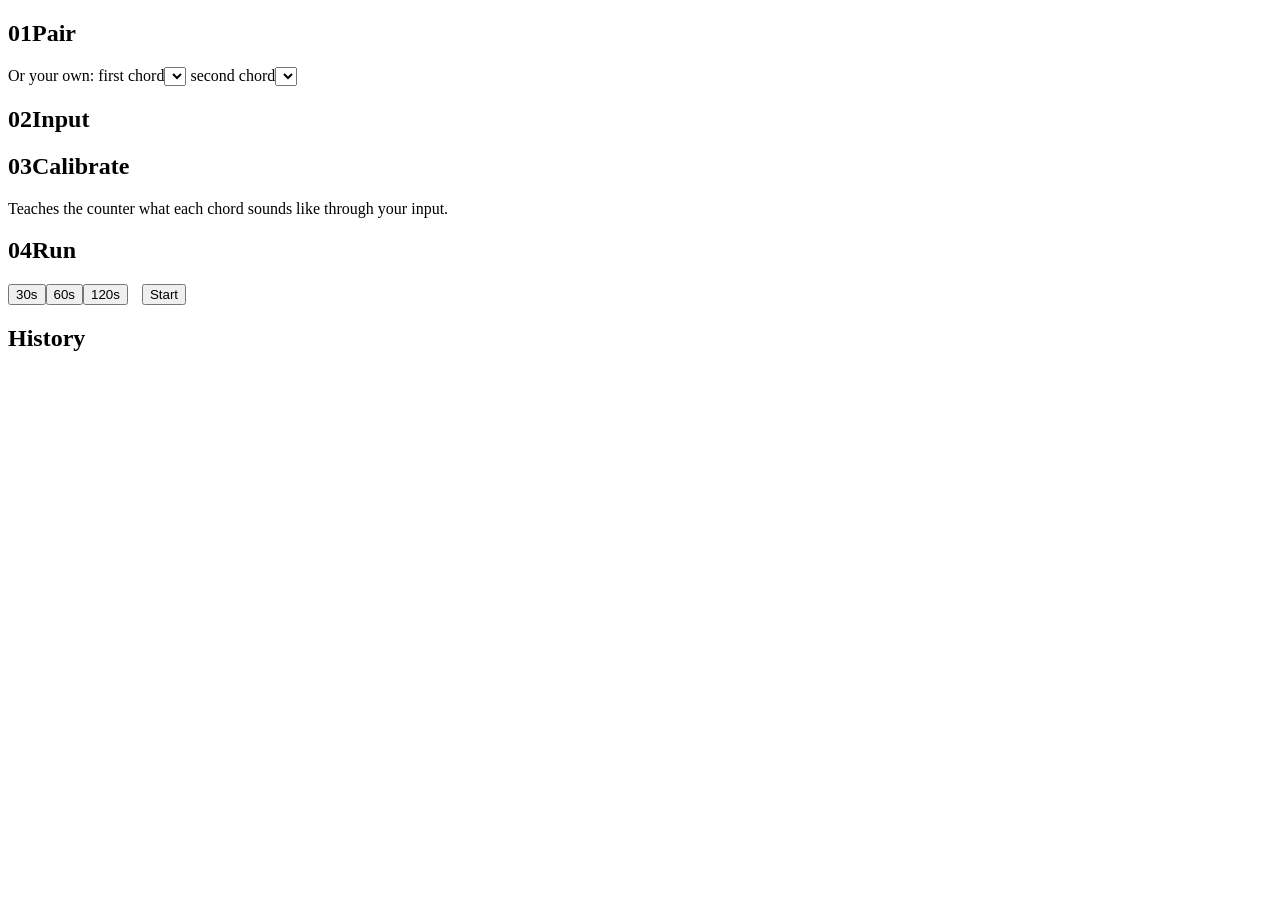
==== changes.html @ 82b696fa "Fix Learn deep links under stored grade, safe hash decoding, own-key chord lookups A lesson hash now" ====
<!doctype html>
<html lang="en">
<head>
<meta charset="utf-8">
<meta name="viewport" content="width=device-width, initial-scale=1, viewport-fit=cover">
<title>Chord Changes Counter</title>
<meta name="description" content="Count one-minute chord changes by ear: the microphone hears which chord you strum.">
<meta name="theme-color" content="#0c0c0c">
<link rel="preconnect" href="https://fonts.googleapis.com">
<link rel="preconnect" href="https://fonts.gstatic.com" crossorigin>
<link rel="stylesheet" href="https://fonts.googleapis.com/css2?family=Big+Shoulders+Display:wght@700;800&family=IBM+Plex+Mono:wght@400;600&family=IBM+Plex+Sans:wght@400;600&display=swap">
<link rel="stylesheet" href="common.css">
<link rel="icon" href="data:image/svg+xml,%3Csvg xmlns='http://www.w3.org/2000/svg' viewBox='0 0 16 16'%3E%3Ccircle cx='5' cy='8' r='4' fill='%23d0142c'/%3E%3Ccircle cx='12' cy='8' r='3' fill='%23f5c518'/%3E%3C/svg%3E">
<style>
.pairs { display: flex; flex-wrap: wrap; gap: 8px; }
.duo { display: grid; grid-template-columns: 1fr 1fr; gap: 14px; max-width: 420px; }
.calib { display: grid; grid-template-columns: repeat(auto-fit, minmax(min(100%, 230px), 1fr)); gap: 12px; }
.cal { border: 1px solid var(--line); border-radius: var(--r); padding: 14px; display: flex; flex-direction: column; gap: 10px; }
.cal .name { font: 800 2rem/1 var(--f-display); }
.dots { display: flex; gap: 8px; }
.dots i { width: 16px; height: 16px; border-radius: 50%; border: 2px solid var(--grey); }
.dots i.on { background: var(--yellow); border-color: var(--yellow); }
.cal.ok .name::after { content: " ✓"; color: var(--yellow); }
.cal.listening { border-color: var(--red); }
.durs { display: inline-flex; }
.run-row { display: flex; flex-wrap: wrap; gap: 14px; align-items: center; }

/* stage: full-screen during a run */
.stage { position: fixed; inset: 0; z-index: 50; background: var(--black); display: flex; flex-direction: column; padding: max(12px, env(safe-area-inset-top)) 16px max(16px, env(safe-area-inset-bottom)); gap: 10px; }
.stage[hidden] { display: none; }
.stage-top { display: flex; align-items: center; gap: 12px; justify-content: space-between; }
.stage-top .pair { font: 800 1.8rem/1 var(--f-display); text-transform: uppercase; }
.timer { font: 800 clamp(2.2rem, 9vw, 3.4rem)/1 var(--f-display); font-variant-numeric: tabular-nums; }
.pad { flex: 1; min-height: 0; display: flex; flex-direction: column; align-items: center; justify-content: center; border: 2px solid var(--line); border-radius: 12px; cursor: pointer; user-select: none; -webkit-user-select: none; touch-action: manipulation; gap: 6px; text-align: center; padding: 10px; }
.pad:focus-visible { outline: 3px solid var(--yellow); }
.pad .count { font: 800 clamp(7rem, 34vw, 15rem)/.85 var(--f-display); color: var(--yellow); font-variant-numeric: tabular-nums; }
.pad .count.cd { color: var(--red); }
.pad .lab { font: 800 1.4rem var(--f-display); text-transform: uppercase; letter-spacing: .1em; }
.pad.unclear { border-color: var(--grey); background: #1a1a1a; }
.pad.heard { border-color: var(--yellow); }
.tally { font: .9rem var(--f-mono); color: var(--grey); }
.stage-chords { display: grid; grid-template-columns: 1fr 1fr; gap: 12px; max-width: 360px; width: 100%; margin: 0 auto; }
@media (max-height: 640px) { .stage-chords { max-width: 240px; } }
.hint { text-align: center; color: var(--grey); font-size: .85rem; }
</style>
</head>
<body>
<main class="wrap">
  <section class="intro" id="intro"></section>
  <div class="stack">
    <section class="panel" aria-labelledby="h-pair">
      <header><h2 id="h-pair"><span class="step">01</span>Pair</h2></header>
      <div class="pairs" id="pairs" role="group" aria-label="Justin's pairs"></div>
      <div class="row">
        <label class="field">Or your own: first chord<select id="c1"></select></label>
        <label class="field">second chord<select id="c2"></select></label>
      </div>
      <div class="duo" id="duo"></div>
      <div id="barre"></div>
    </section>

    <section class="panel" aria-labelledby="h-mic">
      <header><h2 id="h-mic"><span class="step">02</span>Input</h2></header>
      <div id="mic" class="stack"></div>
    </section>

    <section class="panel" aria-labelledby="h-cal">
      <header><h2 id="h-cal"><span class="step">03</span>Calibrate</h2><span class="small muted">Teaches the counter what each chord sounds like through your input.</span></header>
      <div class="calib" id="calib"></div>
      <p id="simline" class="small mono" aria-live="polite"></p>
    </section>

    <section class="panel" aria-labelledby="h-run">
      <header><h2 id="h-run"><span class="step">04</span>Run</h2></header>
      <div class="run-row">
        <div class="seg durs" role="group" aria-label="Duration" id="durs">
          <button type="button" data-d="30" aria-pressed="false">30s</button>
          <button type="button" data-d="60" aria-pressed="true">60s</button>
          <button type="button" data-d="120" aria-pressed="false">120s</button>
        </div>
        <button type="button" class="btn red big" id="start">Start</button>
      </div>
      <p class="small muted" id="runnote"></p>
      <div id="result"></div>
    </section>

    <section class="panel" aria-labelledby="h-hist">
      <header><h2 id="h-hist">History</h2></header>
      <div id="hist"></div>
    </section>
  </div>
</main>

<section class="stage" id="stage" hidden aria-label="Run in progress">
  <div class="stage-top">
    <span class="pair" id="s-pair"></span>
    <span class="timer" id="s-timer" aria-live="off">1:00</span>
    <button type="button" class="btn ghost sm" id="s-cancel">Cancel</button>
  </div>
  <div class="pad" id="pad" role="button" tabindex="0" aria-label="Add one change by hand">
    <span class="count" id="s-count">3</span>
    <span class="lab" id="s-lab">get ready</span>
    <span class="tally" id="s-tally"></span>
  </div>
  <div class="stage-chords" id="s-chords"></div>
  <p class="hint">Tap the number or press Space to add a change by hand.</p>
</section>

<script src="dsp.js"></script>
<script src="chords.js"></script>
<script src="lessons.js"></script>
<script src="exercises.js"></script>
<script src="common.js"></script>
<script>
(function () {
  "use strict";
  const D = FretDSP, CH = FretChords, EX = FretExercises, $ = F.$, esc = F.esc;

  const pairOf = CH.parsePair;
  const pairName = ([a, b]) => `${CH.label(a)}–${CH.label(b)}`;

  // ----- which exercise / pair -----
  let ex, pair;
  {
    const h = F.safeDecode(location.hash.slice(1));
    const hit = F.exerciseFromHash("changes");
    if (hit) { ex = hit.ex; pair = pairOf(hit.extra); }
    else if (pairOf(h)) { // legacy "#A-D"
      pair = pairOf(h);
      const key = pair.join("–");
      ex = EX.EXERCISES.find(e => e.engine === "changes" && e.grade === F.grade() && e.params.pairs.includes(key))
        || EX.EXERCISES.find(e => e.engine === "changes" && e.params.pairs.includes(key)) || F.firstExercise("changes", F.grade());
    } else ex = F.firstExercise("changes", F.grade());
    if (!pair) pair = pairOf(ex.params.pairs[0]);
  }
  F.chrome("practice", () => { location.href = "index.html"; });
  F.exerciseIntro($("#intro"), ex);
  const gradeChords = Object.keys(CH.CHORDS).filter(k => EX.EXERCISES.some(e => e.engine === "changes" && e.grade <= ex.grade && e.params.pairs.some(p => p.split("–").includes(k))));

  // ----- state -----
  const mic = new F.Mic();
  let analyzer = null, calib = null, run = null, duration = 60;
  const tplAll = () => { const t = F.store.get("tpl", {}); return t && typeof t === "object" ? t : {}; };
  const templates = () => { const t = F.has(tplAll(), mic.deviceKey) ? tplAll()[mic.deviceKey] || {} : {}; const o = {}; pair.forEach(c => { if (Array.isArray(t[c]) && t[c].length === 12) o[c] = t[c]; }); return o; };
  const saveTemplate = (chord, v) => { const all = tplAll(); (all[mic.deviceKey] = F.has(all, mic.deviceKey) && all[mic.deviceKey] || {})[chord] = v.map(x => +x.toFixed(4)); F.store.set("tpl", all); };

  // ----- pair UI -----
  function renderPair() {
    $("#pairs").innerHTML = ex.params.pairs.map(p => `<button type="button" class="chip" data-p="${esc(p)}" aria-pressed="${p === pair.join("–")}">${esc(pairName(p.split("–")))}</button>`).join("");
    const opts = sel => gradeChords.map(k => `<option value="${esc(k)}"${k === sel ? " selected" : ""}>${esc(CH.label(k))}</option>`).join("");
    $("#c1").innerHTML = opts(pair[0]); $("#c2").innerHTML = opts(pair[1]);
    $("#duo").innerHTML = pair.map(c => `<div class="diagram" data-c="${esc(c)}">${F.chordSVG(c)}</div>`).join("");
    const barre = pair.some(c => F.has(CH.BARRE, c)) || ex.params.barreNote;
    $("#barre").innerHTML = barre ? `<p class="note">Barre chords are harder to tell apart by ear: expect more “unclear” strums, and use the manual tap as backup.</p>` : "";
    history.replaceState(null, "", "#" + ex.id + "/" + encodeURIComponent(pair.join("-")));
    renderCalib(); renderHist();
  }
  $("#pairs").addEventListener("click", e => { const b = e.target.closest("[data-p]"); if (!b || run) return; pair = b.dataset.p.split("–"); calib = null; renderPair(); });
  ["#c1", "#c2"].forEach((s, i) => $(s).addEventListener("change", () => {
    if (run) return;
    const np = pair.slice(); np[i] = $(s).value;
    if (np[0] === np[1]) { $("#runnote").textContent = "Pick two different chords."; renderPair(); return; }
    pair = np; calib = null; renderPair();
  }));

  // ----- calibration -----
  function renderCalib() {
    const t = templates(), on = !!analyzer;
    $("#calib").innerHTML = pair.map(c => {
      const ok = !!t[c], listening = calib && calib.chord === c, n = listening ? calib.vs.length : ok ? 3 : 0;
      return `<div class="cal${ok && !listening ? " ok" : ""}${listening ? " listening" : ""}">
        <span class="name">${esc(CH.label(c))}</span>
        <div class="dots" aria-label="${n} of 3 strums">${[0, 1, 2].map(i => `<i class="${i < n ? "on" : ""}"></i>`).join("")}</div>
        <p class="small muted">${listening ? `Strum ${esc(CH.label(c))} — ${3 - n} more, one at a time, let each ring.` : ok ? "Calibrated for this input." : `Strum ${esc(CH.label(c))} 3 times.`}</p>
        <button type="button" class="btn${ok ? "" : " red"} sm" data-cal="${esc(c)}" ${on ? "" : "disabled"}>${listening ? "Cancel" : ok ? "Recalibrate" : `Calibrate ${esc(CH.label(c))}`}</button></div>`;
    }).join("");
    const s = t[pair[0]] && t[pair[1]] ? D.cosine(t[pair[0]], t[pair[1]]) : null;
    $("#simline").innerHTML = !on ? "Enable the microphone to calibrate." : s == null ? "Calibrate both chords to let the mic count changes." :
      `Similarity between the two: <b>${s.toFixed(2)}</b>` + (s > D.C.SIMILAR_WARN ? ` — <span style="color:var(--yellow)">these two sound very similar to the mic; results may be shaky.</span>` : " — distinct enough.");
    $("#runnote").textContent = !on ? "No mic? You can still run it and tap to count by hand." :
      s == null ? "Not calibrated yet: the run will count manual taps only." : "Ready. Strum each chord once per change; the mic counts the switches.";
  }
  $("#calib").addEventListener("click", e => {
    const b = e.target.closest("[data-cal]"); if (!b || run) return;
    const c = b.dataset.cal;
    calib = calib && calib.chord === c ? null : { chord: c, vs: [] };
    renderCalib();
  });

  // ----- mic -----
  F.micPanel($("#mic"), mic, {
    sensitivity: true,
    onReady() {
      mic.needSpectrum = true;
      analyzer = D.createStrumAnalyzer({ sampleRate: mic.ctx.sampleRate, fftSize: mic.an.fftSize, noiseFloor: mic.floor, k: mic.k });
      if (!mic._hooked) { mic._hooked = true; mic.on(onFrame); }
      calib = null; renderCalib();
    },
  });
  function onFrame(frame) {
    if (!frame.mag || !analyzer) return;
    analyzer.detector.opts.noiseFloor = mic.floor; analyzer.detector.opts.k = mic.k;
    analyzer.feed(frame).forEach(ev => { if (ev.type === "strum") onStrum(ev); });
  }
  function onStrum(ev) {
    if (calib) {
      calib.vs.push(ev.chroma);
      if (calib.vs.length >= 3) { saveTemplate(calib.chord, D.averageVectors(calib.vs)); calib = null; }
      renderCalib(); return;
    }
    if (run && run.phase === "live") {
      const t = templates();
      if (!(t[pair[0]] && t[pair[1]])) { run.uncal++; flash("heard"); paintStage(); return; }
      const r = D.classify(ev.chroma, t);
      run.counter.push(r.chord);
      if (r.chord) { run.current = r.chord; flash("heard"); } else flash("unclear");
      paintStage();
    }
  }

  // ----- run -----
  $("#durs").addEventListener("click", e => { const b = e.target.closest("[data-d]"); if (!b) return; duration = +b.dataset.d; F.$$("#durs [data-d]").forEach(x => x.setAttribute("aria-pressed", String(x === b))); });
  const stage = $("#stage"), pad = $("#pad");
  function fmtT(s) { s = Math.max(0, Math.ceil(s)); return Math.floor(s / 60) + ":" + String(s % 60).padStart(2, "0"); }
  function paintStage() {
    if (!run) return;
    const s = run.counter.state;
    if (run.phase === "live") {
      $("#s-count").textContent = s.changes + run.manual; $("#s-count").classList.remove("cd");
      $("#s-lab").textContent = "changes";
      const t = templates(), cal = t[pair[0]] && t[pair[1]];
      $("#s-tally").textContent = !analyzer ? `${run.manual} manual · mic off` :
        cal ? `${s.changes} heard · ${run.manual} manual · ${s.unclear} unclear` : `${run.manual} manual · ${run.uncal} strums (not calibrated)`;
    }
    F.$$("#s-chords .diagram").forEach(d => d.classList.toggle("live", d.dataset.c === run.current));
  }
  let flashT;
  function flash(kind) { pad.classList.remove("unclear", "heard"); void pad.offsetWidth; pad.classList.add(kind); clearTimeout(flashT); flashT = setTimeout(() => pad.classList.remove("unclear", "heard"), kind === "unclear" ? 350 : 250); }
  function addManual() { if (run && run.phase === "live") { run.manual++; flash("heard"); paintStage(); } }
  pad.addEventListener("pointerdown", e => { e.preventDefault(); addManual(); });
  document.addEventListener("keydown", e => {
    if (!run) return;
    if (e.code === "Space" || (e.key === "Enter" && document.activeElement === pad)) { e.preventDefault(); if (!e.repeat) addManual(); }
    if (e.key === "Escape") endRun(false);
  });
  $("#s-cancel").addEventListener("click", () => endRun(false));

  $("#start").addEventListener("click", () => {
    if (run) return;
    calib = null; renderCalib();
    run = { phase: "count", counter: D.createChangeCounter(), manual: 0, uncal: 0, current: null, dur: duration, pair: pair.slice() };
    $("#s-pair").textContent = pairName(pair);
    $("#s-chords").innerHTML = pair.map(c => `<div class="diagram" data-c="${esc(c)}">${F.chordSVG(c)}</div>`).join("");
    $("#s-timer").textContent = fmtT(duration); $("#s-tally").textContent = ""; $("#s-lab").textContent = "get ready";
    stage.hidden = false; document.body.style.overflow = "hidden"; pad.focus();
    F.wake.on();
    let n = 3;
    const cd = () => {
      if (!run) return;
      if (n > 0) { $("#s-count").textContent = n; $("#s-count").classList.add("cd"); n--; run.cdT = setTimeout(cd, 1000); return; }
      run.phase = "live"; run.t0 = performance.now();
      if (analyzer) analyzer.reset();
      paintStage();
      run.tick = setInterval(() => {
        const left = run.dur - (performance.now() - run.t0) / 1000;
        $("#s-timer").textContent = fmtT(left);
        if (left <= 0) endRun(true);
      }, 100);
    };
    cd();
  });

  function endRun(done) {
    if (!run) return;
    clearTimeout(run.cdT); clearInterval(run.tick);
    const r = run; run = null;
    stage.hidden = true; document.body.style.overflow = ""; F.wake.off();
    if (!done || r.phase !== "live") { $("#start").focus(); return; }
    const s = r.counter.state, total = s.changes + r.manual, strums = s.clean + s.unclear;
    const clean = strums ? Math.round(s.clean / strums * 100) : null;
    const name = pairName(r.pair), durTxt = r.dur === 60 ? "" : ` (${r.dur} s)`;
    const parts = [`${name} · ${total} changes` + (s.changes || r.manual ? ` (${s.changes} heard + ${r.manual} manual)` : ""), clean != null ? `${clean}% clean strums` : null, r.dur !== 60 ? `${r.dur} s` : null].filter(Boolean);
    const line = parts.join(" · ");
    const copyText = `${name} ${total}${durTxt}`;
    F.history(ex.id).add({ group: name + (r.dur === 60 ? "" : ` · ${r.dur}s`), score: total, heard: s.changes, manual: r.manual, clean, dur: r.dur, text: `${total}${clean != null ? ` · ${clean}% clean` : ""}${durTxt}` });
    $("#result").innerHTML = `<div class="result" tabindex="-1">
      <p class="eyebrow">Result</p>
      <p class="headline">${esc(name)} · <em>${total}</em> changes</p>
      <p class="mono small">${esc(line)}</p>
      <div class="row"><button type="button" class="btn red" data-copy>Copy for Fretlog</button>
        <a class="btn" href="https://claude.ai/artifact/UxnD5gaehyATeUWixntR8b" target="_blank" rel="noopener">Open Fretlog ↗</a>
        <button type="button" class="btn ghost" data-again>Again</button></div>
      <div data-fallback></div></div>`;
    const res = $("#result .result");
    res.querySelector("[data-copy]").addEventListener("click", async e => { const ok = await F.copy(copyText, res.querySelector("[data-fallback]")); e.target.textContent = ok ? `Copied “${copyText}”` : "Select and copy below"; });
    res.querySelector("[data-again]").addEventListener("click", () => $("#start").click());
    res.focus();
    renderHist();
  }

  function renderHist() { F.renderHistory($("#hist"), ex, { fmt: r => String(r.score) }); }
  window.addEventListener("hashchange", () => { const h = F.exerciseFromHash("changes"); if (h && h.ex.id !== ex.id) location.reload(); else if (h && pairOf(h.extra) && pairOf(h.extra).join() !== pair.join()) { pair = pairOf(h.extra); renderPair(); } });
  renderPair();
})();
</script>
</body>
</html>
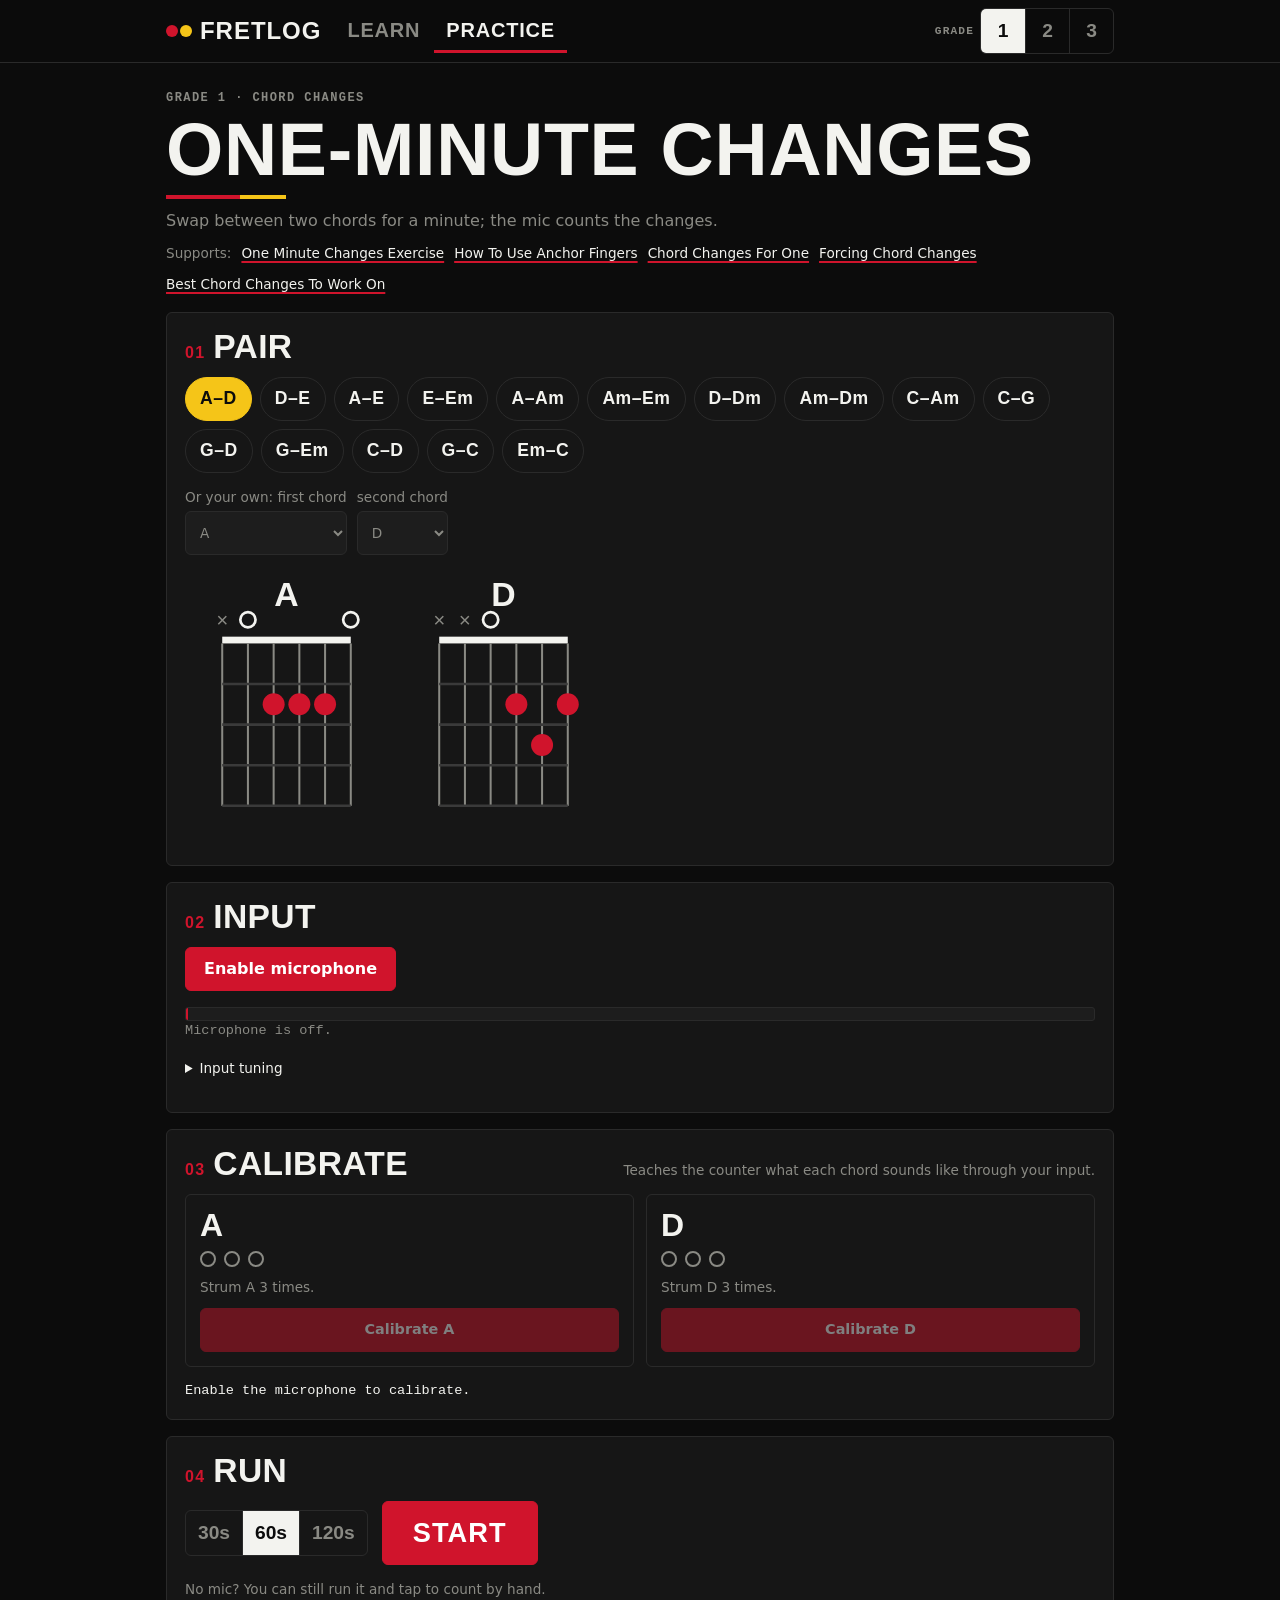
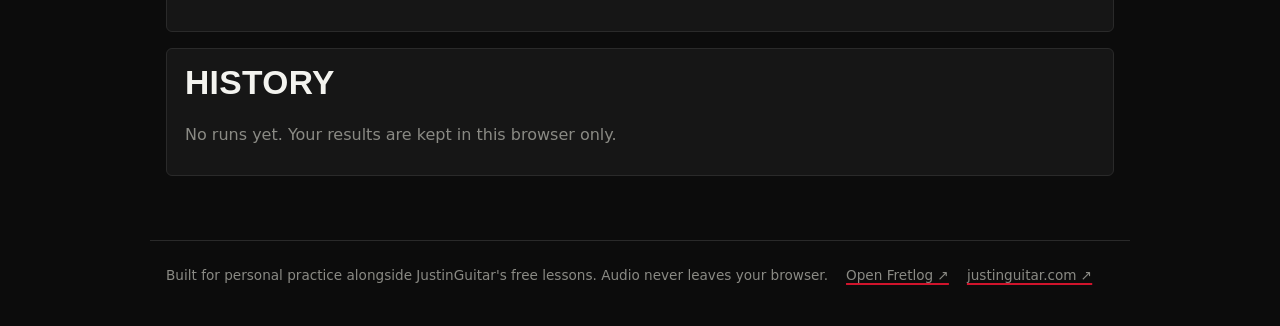
==== commit dbcd3f47: "Fretlog practice site: Learn, Practice hub, chord-changes counter Static site with Grade 1 lesson pl" ====
--- a/changes.html
+++ b/changes.html
@@ -116,13 +116,13 @@
   "use strict";
   const D = FretDSP, CH = FretChords, EX = FretExercises, $ = F.$, esc = F.esc;
 
-  const pairOf = CH.parsePair;
+  const pairOf = s => { const m = String(s || "").split(/[–-]/); return m.length === 2 && CH.CHORDS[m[0]] && CH.CHORDS[m[1]] && m[0] !== m[1] ? m : null; };
   const pairName = ([a, b]) => `${CH.label(a)}–${CH.label(b)}`;
 
   // ----- which exercise / pair -----
   let ex, pair;
   {
-    const h = F.safeDecode(location.hash.slice(1));
+    const h = decodeURIComponent(location.hash.slice(1));
     const hit = F.exerciseFromHash("changes");
     if (hit) { ex = hit.ex; pair = pairOf(hit.extra); }
     else if (pairOf(h)) { // legacy "#A-D"
@@ -141,8 +141,8 @@
   const mic = new F.Mic();
   let analyzer = null, calib = null, run = null, duration = 60;
   const tplAll = () => { const t = F.store.get("tpl", {}); return t && typeof t === "object" ? t : {}; };
-  const templates = () => { const t = F.has(tplAll(), mic.deviceKey) ? tplAll()[mic.deviceKey] || {} : {}; const o = {}; pair.forEach(c => { if (Array.isArray(t[c]) && t[c].length === 12) o[c] = t[c]; }); return o; };
-  const saveTemplate = (chord, v) => { const all = tplAll(); (all[mic.deviceKey] = F.has(all, mic.deviceKey) && all[mic.deviceKey] || {})[chord] = v.map(x => +x.toFixed(4)); F.store.set("tpl", all); };
+  const templates = () => { const t = tplAll()[mic.deviceKey] || {}; const o = {}; pair.forEach(c => { if (Array.isArray(t[c]) && t[c].length === 12) o[c] = t[c]; }); return o; };
+  const saveTemplate = (chord, v) => { const all = tplAll(); (all[mic.deviceKey] = all[mic.deviceKey] || {})[chord] = v.map(x => +x.toFixed(4)); F.store.set("tpl", all); };
 
   // ----- pair UI -----
   function renderPair() {
@@ -150,7 +150,7 @@
     const opts = sel => gradeChords.map(k => `<option value="${esc(k)}"${k === sel ? " selected" : ""}>${esc(CH.label(k))}</option>`).join("");
     $("#c1").innerHTML = opts(pair[0]); $("#c2").innerHTML = opts(pair[1]);
     $("#duo").innerHTML = pair.map(c => `<div class="diagram" data-c="${esc(c)}">${F.chordSVG(c)}</div>`).join("");
-    const barre = pair.some(c => F.has(CH.BARRE, c)) || ex.params.barreNote;
+    const barre = pair.some(c => CH.BARRE[c]) || ex.params.barreNote;
     $("#barre").innerHTML = barre ? `<p class="note">Barre chords are harder to tell apart by ear: expect more “unclear” strums, and use the manual tap as backup.</p>` : "";
     history.replaceState(null, "", "#" + ex.id + "/" + encodeURIComponent(pair.join("-")));
     renderCalib(); renderHist();
--- a/common.css
+++ b/common.css
@@ -0,0 +1,126 @@
+/* Fretlog practice site — one committed dark, stage-like look.
+   Palette nods to Lateralus: black, white, red, yellow. Red = primary action / recording, yellow = live highlight. */
+:root {
+  --black: #0c0c0c; --ink: #f3f3ef; --red: #d0142c; --yellow: #f5c518; --grey: #8a8a84;
+  --panel: #161616; --line: #2a2a2a; --panel-2: #1d1d1d;
+  --f-display: "Big Shoulders Display", Impact, "Arial Narrow", sans-serif;
+  --f-body: "IBM Plex Sans", system-ui, -apple-system, "Segoe UI", sans-serif;
+  --f-mono: "IBM Plex Mono", ui-monospace, SFMono-Regular, Menlo, monospace;
+  --r: 6px;
+  color-scheme: dark;
+}
+* { box-sizing: border-box; }
+[hidden] { display: none !important; }
+html { -webkit-text-size-adjust: 100%; }
+body { margin: 0; background: var(--black); color: var(--ink); font: 16px/1.5 var(--f-body); overflow-x: hidden; }
+img, svg { max-width: 100%; }
+a { color: var(--ink); text-decoration-color: var(--red); text-underline-offset: 3px; text-decoration-thickness: 2px; }
+a:hover { color: var(--yellow); }
+:focus-visible { outline: 3px solid var(--yellow); outline-offset: 2px; }
+button, input, select { font: inherit; color: inherit; }
+h1, h2, h3 { font-family: var(--f-display); font-weight: 800; text-transform: uppercase; letter-spacing: .01em; line-height: .95; margin: 0; text-wrap: balance; }
+h1 { font-size: clamp(2.6rem, 9vw, 4.6rem); }
+h2 { font-size: clamp(1.6rem, 5vw, 2.1rem); }
+h3 { font-size: 1.35rem; }
+p { margin: 0; }
+.mono { font-family: var(--f-mono); font-variant-numeric: tabular-nums; }
+.muted { color: var(--grey); }
+.small { font-size: .85rem; }
+.wrap { max-width: 980px; margin: 0 auto; padding: 0 16px 64px; }
+.stack { display: flex; flex-direction: column; gap: 16px; }
+.row { display: flex; flex-wrap: wrap; gap: 10px; align-items: center; }
+.eyebrow { font: 600 .75rem/1.2 var(--f-mono); letter-spacing: .12em; text-transform: uppercase; color: var(--grey); }
+.sr { position: absolute; width: 1px; height: 1px; overflow: hidden; clip: rect(0 0 0 0); white-space: nowrap; }
+
+/* ---------- top bar ---------- */
+.top { position: sticky; top: 0; z-index: 20; background: color-mix(in srgb, var(--black) 92%, transparent); backdrop-filter: blur(8px); border-bottom: 1px solid var(--line); }
+.top-in { max-width: 980px; margin: 0 auto; padding: 8px 16px; display: flex; flex-wrap: wrap; align-items: center; gap: 8px 14px; }
+.brand { font: 800 1.5rem/1 var(--f-display); text-transform: uppercase; letter-spacing: .04em; text-decoration: none; display: flex; align-items: center; gap: 8px; min-height: 44px; }
+.brand i { width: 12px; height: 12px; border-radius: 50%; background: var(--red); box-shadow: 14px 0 0 var(--yellow); margin-right: 14px; }
+.nav { display: flex; gap: 2px; }
+.nav a { font: 800 1.25rem/1 var(--f-display); text-transform: uppercase; letter-spacing: .04em; text-decoration: none; padding: 0 12px; min-height: 44px; display: flex; align-items: center; color: var(--grey); border-bottom: 3px solid transparent; }
+.nav a[aria-current="page"] { color: var(--ink); border-bottom-color: var(--red); }
+.nav a:hover { color: var(--ink); }
+.grade { margin-left: auto; display: flex; align-items: center; gap: 6px; }
+.grade span { font: 600 .7rem var(--f-mono); letter-spacing: .1em; text-transform: uppercase; color: var(--grey); }
+.seg { display: inline-flex; border: 1px solid var(--line); border-radius: var(--r); overflow: hidden; }
+.seg button { min-width: 44px; min-height: 44px; border: 0; background: transparent; cursor: pointer; font: 800 1.2rem var(--f-display); color: var(--grey); padding: 0 12px; }
+.seg button + button { border-left: 1px solid var(--line); }
+.seg button[aria-pressed="true"] { background: var(--ink); color: var(--black); }
+@media (max-width: 430px) { .brand span { display: none; } .brand i { margin-right: 10px; } .nav a { padding: 0 8px; } .grade span { display: none; } }
+
+/* ---------- headings / page intro ---------- */
+.intro { padding: 28px 0 18px; display: flex; flex-direction: column; gap: 10px; }
+.intro p { color: var(--grey); max-width: 60ch; }
+.rule { height: 4px; background: linear-gradient(90deg, var(--red) 0 61.8%, var(--yellow) 61.8% 100%); border: 0; margin: 0; width: 120px; }
+
+/* ---------- buttons ---------- */
+.btn { display: inline-flex; align-items: center; justify-content: center; gap: 8px; min-height: 44px; padding: 0 18px; border-radius: var(--r); border: 1px solid var(--line); background: var(--panel-2); color: var(--ink); font-weight: 600; cursor: pointer; text-decoration: none; }
+.btn:hover { border-color: var(--grey); color: var(--ink); }
+.btn.red { background: var(--red); border-color: var(--red); color: #fff; }
+.btn.red:hover { filter: brightness(1.12); }
+.btn.big { min-height: 64px; padding: 0 30px; font: 800 1.7rem/1 var(--f-display); text-transform: uppercase; letter-spacing: .04em; }
+.btn.ghost { background: transparent; }
+.btn.sm { min-height: 44px; padding: 0 12px; font-size: .9rem; }
+.btn:disabled { opacity: .45; cursor: not-allowed; filter: none; }
+.chip { min-height: 44px; padding: 0 14px; border-radius: 999px; border: 1px solid var(--line); background: transparent; cursor: pointer; font: 700 1.1rem var(--f-display); letter-spacing: .03em; color: var(--ink); }
+.chip[aria-pressed="true"] { background: var(--yellow); border-color: var(--yellow); color: var(--black); }
+.chip:hover { border-color: var(--grey); }
+select, input[type="number"] { min-height: 44px; background: var(--panel-2); border: 1px solid var(--line); border-radius: var(--r); padding: 0 10px; max-width: 100%; }
+input[type="range"] { accent-color: var(--red); width: 100%; min-height: 44px; }
+label.field { display: flex; flex-direction: column; gap: 4px; font-size: .85rem; color: var(--grey); min-width: 0; }
+
+/* ---------- panels ---------- */
+.panel { background: var(--panel); border: 1px solid var(--line); border-radius: var(--r); padding: 18px; display: flex; flex-direction: column; gap: 14px; min-width: 0; }
+.panel > header { display: flex; align-items: baseline; justify-content: space-between; gap: 10px; flex-wrap: wrap; }
+.step { font: 800 1rem var(--f-display); color: var(--red); letter-spacing: .08em; margin-right: 8px; }
+.note { border-left: 3px solid var(--yellow); padding: 6px 12px; color: var(--ink); background: var(--panel-2); font-size: .92rem; }
+.note.err { border-left-color: var(--red); }
+.empty { color: var(--grey); padding: 10px 0; }
+
+/* ---------- mic panel ---------- */
+.meter { position: relative; height: 14px; background: var(--panel-2); border: 1px solid var(--line); border-radius: 3px; overflow: hidden; }
+.meter i { position: absolute; inset: 0 auto 0 0; width: 0; background: var(--grey); transition: width 60ms linear; }
+.meter i.hot { background: var(--yellow); }
+.meter b { position: absolute; top: -2px; bottom: -2px; width: 2px; background: var(--red); left: 0; }
+.mic-grid { display: grid; grid-template-columns: repeat(auto-fit, minmax(200px, 1fr)); gap: 12px; }
+
+/* ---------- cards ---------- */
+.cards { display: grid; grid-template-columns: repeat(auto-fill, minmax(min(100%, 290px), 1fr)); gap: 14px; }
+.card { background: var(--panel); border: 1px solid var(--line); border-radius: var(--r); padding: 18px; display: flex; flex-direction: column; gap: 10px; position: relative; min-width: 0; }
+.card:hover { border-color: var(--grey); }
+.card h3 a { text-decoration: none; }
+.card h3 a::after { content: ""; position: absolute; inset: 0; }
+.card .best { font: 800 1.6rem/1.05 var(--f-display); color: var(--yellow); }
+.card .lessons { display: flex; flex-wrap: wrap; gap: 6px; position: relative; z-index: 1; }
+.card .lessons a { font-size: .8rem; color: var(--grey); border: 1px solid var(--line); border-radius: 999px; padding: 6px 10px; text-decoration: none; min-height: 32px; display: inline-flex; align-items: center; }
+.card .lessons a:hover { color: var(--ink); border-color: var(--grey); }
+.tag { font: 600 .7rem var(--f-mono); letter-spacing: .1em; text-transform: uppercase; color: var(--red); }
+
+/* ---------- chord diagrams ---------- */
+.diagram { color: var(--ink); }
+.diagram svg { display: block; width: 100%; height: auto; }
+.diagram .ring { fill: none; stroke: transparent; stroke-width: 4; transition: stroke .12s; }
+.diagram.live .ring { stroke: var(--yellow); }
+
+/* ---------- history ---------- */
+.hist-groups { display: grid; grid-template-columns: repeat(auto-fill, minmax(min(100%, 200px), 1fr)); gap: 10px; }
+.hist-group { border: 1px solid var(--line); border-radius: var(--r); padding: 10px 12px; display: flex; flex-direction: column; gap: 4px; }
+.hist-group b { font: 800 1.6rem/1 var(--f-display); color: var(--yellow); }
+.hist-group svg { width: 100%; height: 32px; }
+.hist-list { list-style: none; padding: 0; margin: 0; font: .85rem/1.4 var(--f-mono); }
+.hist-list li { display: flex; justify-content: space-between; gap: 10px; padding: 6px 0; border-bottom: 1px solid var(--line); }
+.hist-list li span:last-child { text-align: right; }
+
+/* ---------- result card ---------- */
+.result { border: 2px solid var(--yellow); background: var(--panel); border-radius: var(--r); padding: 20px; display: flex; flex-direction: column; gap: 12px; }
+.result .headline { font: 800 clamp(1.8rem, 7vw, 3rem)/1 var(--f-display); text-transform: uppercase; }
+.result .headline em { font-style: normal; color: var(--yellow); }
+.result textarea { width: 100%; background: var(--panel-2); color: var(--ink); border: 1px solid var(--line); font: .95rem var(--f-mono); padding: 8px; border-radius: var(--r); }
+
+footer.foot { max-width: 980px; margin: 0 auto; padding: 24px 16px 40px; color: var(--grey); font-size: .85rem; border-top: 1px solid var(--line); display: flex; flex-wrap: wrap; gap: 8px 18px; }
+footer.foot a { color: var(--grey); }
+
+@media (prefers-reduced-motion: reduce) {
+  *, *::before, *::after { transition: none !important; animation: none !important; scroll-behavior: auto !important; }
+}
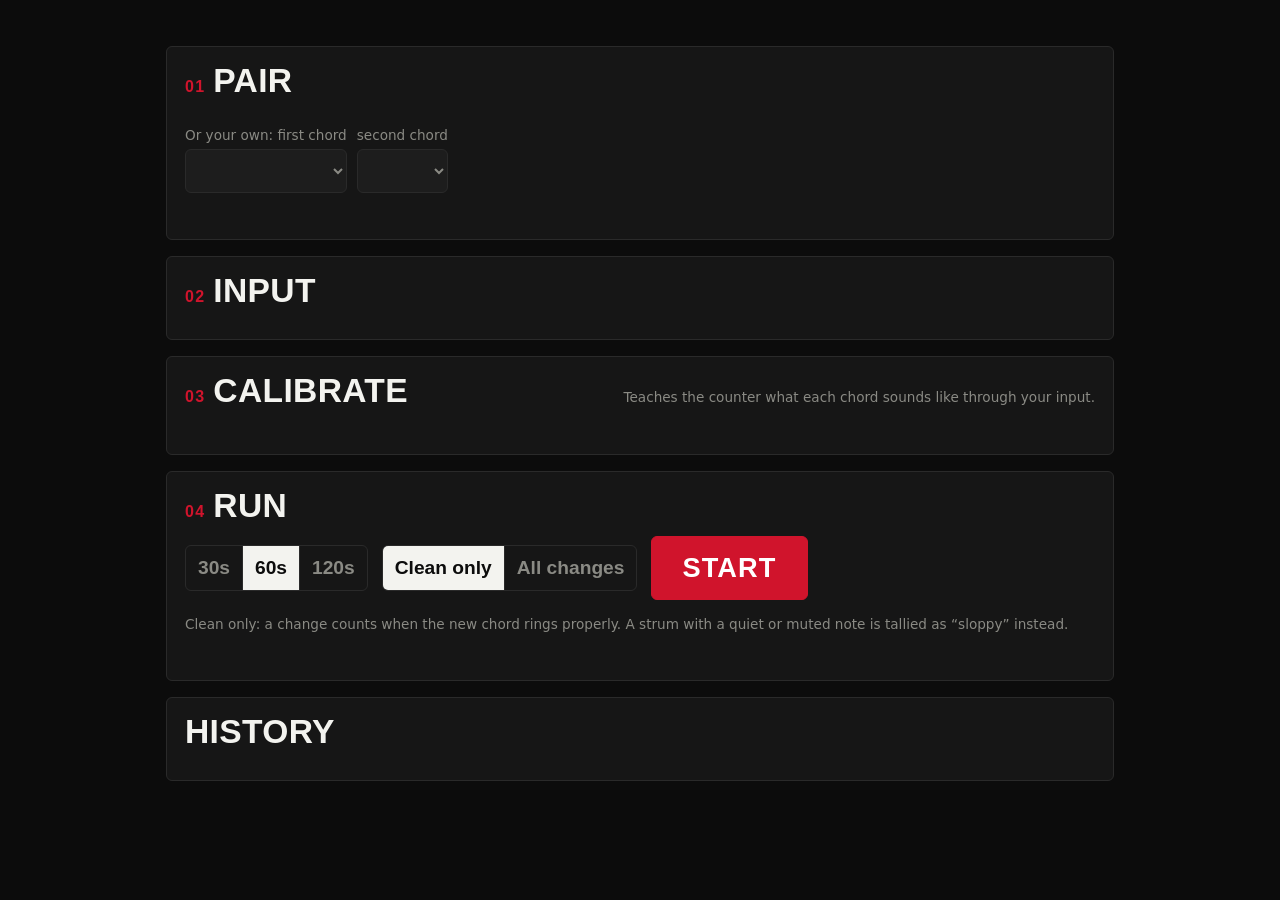
==== commit d2eb0437: "Chord changes: clean-strum calibration gate, clean-only counting, generic templates Calibration stru" ====
--- a/changes.html
+++ b/changes.html
@@ -22,6 +22,11 @@
 .dots i.on { background: var(--yellow); border-color: var(--yellow); }
 .cal.ok .name::after { content: " ✓"; color: var(--yellow); }
 .cal.listening { border-color: var(--red); }
+.dots i.bad { border-color: var(--red); background: var(--red); }
+.dots i { display: inline-flex; align-items: center; justify-content: center; font: 700 .65rem/1 var(--f-mono); color: var(--black); }
+.cal .why { color: var(--ink); border-left: 3px solid var(--red); padding-left: 8px; font-size: .9rem; }
+.cal .rough { border-left: 3px solid var(--yellow); padding-left: 8px; font-size: .9rem; }
+.pad.sloppy { border-color: var(--red); }
 .durs { display: inline-flex; }
 .run-row { display: flex; flex-wrap: wrap; gap: 14px; align-items: center; }
 
@@ -78,8 +83,13 @@
           <button type="button" data-d="60" aria-pressed="true">60s</button>
           <button type="button" data-d="120" aria-pressed="false">120s</button>
         </div>
+        <div class="seg" role="group" aria-label="What counts" id="cmode">
+          <button type="button" data-m="clean" aria-pressed="true">Clean only</button>
+          <button type="button" data-m="all" aria-pressed="false">All changes</button>
+        </div>
         <button type="button" class="btn red big" id="start">Start</button>
       </div>
+      <p class="small muted">Clean only: a change counts when the new chord rings properly. A strum with a quiet or muted note is tallied as “sloppy” instead.</p>
       <p class="small muted" id="runnote"></p>
       <div id="result"></div>
     </section>
@@ -116,13 +126,13 @@
   "use strict";
   const D = FretDSP, CH = FretChords, EX = FretExercises, $ = F.$, esc = F.esc;
 
-  const pairOf = s => { const m = String(s || "").split(/[–-]/); return m.length === 2 && CH.CHORDS[m[0]] && CH.CHORDS[m[1]] && m[0] !== m[1] ? m : null; };
+  const pairOf = CH.parsePair;
   const pairName = ([a, b]) => `${CH.label(a)}–${CH.label(b)}`;
 
   // ----- which exercise / pair -----
   let ex, pair;
   {
-    const h = decodeURIComponent(location.hash.slice(1));
+    const h = F.safeDecode(location.hash.slice(1));
     const hit = F.exerciseFromHash("changes");
     if (hit) { ex = hit.ex; pair = pairOf(hit.extra); }
     else if (pairOf(h)) { // legacy "#A-D"
@@ -141,8 +151,28 @@
   const mic = new F.Mic();
   let analyzer = null, calib = null, run = null, duration = 60;
   const tplAll = () => { const t = F.store.get("tpl", {}); return t && typeof t === "object" ? t : {}; };
-  const templates = () => { const t = tplAll()[mic.deviceKey] || {}; const o = {}; pair.forEach(c => { if (Array.isArray(t[c]) && t[c].length === 12) o[c] = t[c]; }); return o; };
-  const saveTemplate = (chord, v) => { const all = tplAll(); (all[mic.deviceKey] = all[mic.deviceKey] || {})[chord] = v.map(x => +x.toFixed(4)); F.store.set("tpl", all); };
+  // Stored template: an array (older versions) or {v, rough}. rough = calibrated via "Use it anyway".
+  const tplEntry = c => {
+    const all = tplAll(), t = F.has(all, mic.deviceKey) ? all[mic.deviceKey] : null;
+    if (!t || typeof t !== "object" || !F.has(t, c)) return null;
+    const e = t[c], v = Array.isArray(e) ? e : e && e.v;
+    return Array.isArray(v) && v.length === 12 ? { v, rough: !!(e && e.rough) } : null;
+  };
+  // Templates for the pair; an uncalibrated chord falls back to its generic (ideal) chroma.
+  const templates = () => {
+    const t = {}, generic = [];
+    pair.forEach(c => { const e = tplEntry(c); if (e) t[c] = e.v; else { t[c] = D.idealChroma(CH.CHORDS[c]); generic.push(c); } });
+    return { t, generic };
+  };
+  const saveTemplate = (chord, v, rough) => {
+    const all = tplAll(), dev = (all[mic.deviceKey] = F.has(all, mic.deviceKey) && all[mic.deviceKey] || {});
+    dev[chord] = { v: v.map(x => +x.toFixed(4)), rough: !!rough };
+    F.store.set("tpl", all);
+  };
+  const checkHref = c => { const e = EX.EXERCISES.find(x => x.engine === "check" && x.params.chords.includes(c)); return e ? EX.pageFor(e) + "/" + encodeURIComponent(c) : null; };
+  let countMode = F.store.get("cmode", "clean") === "all" ? "all" : "clean";
+  F.$$("#cmode [data-m]").forEach(x => x.setAttribute("aria-pressed", String(x.dataset.m === countMode)));
+  $("#cmode").addEventListener("click", e => { const b = e.target.closest("[data-m]"); if (!b || run) return; countMode = b.dataset.m; F.store.set("cmode", countMode); F.$$("#cmode [data-m]").forEach(x => x.setAttribute("aria-pressed", String(x === b))); renderHist(); });
 
   // ----- pair UI -----
   function renderPair() {
@@ -150,7 +180,7 @@
     const opts = sel => gradeChords.map(k => `<option value="${esc(k)}"${k === sel ? " selected" : ""}>${esc(CH.label(k))}</option>`).join("");
     $("#c1").innerHTML = opts(pair[0]); $("#c2").innerHTML = opts(pair[1]);
     $("#duo").innerHTML = pair.map(c => `<div class="diagram" data-c="${esc(c)}">${F.chordSVG(c)}</div>`).join("");
-    const barre = pair.some(c => CH.BARRE[c]) || ex.params.barreNote;
+    const barre = pair.some(c => F.has(CH.BARRE, c)) || ex.params.barreNote;
     $("#barre").innerHTML = barre ? `<p class="note">Barre chords are harder to tell apart by ear: expect more “unclear” strums, and use the manual tap as backup.</p>` : "";
     history.replaceState(null, "", "#" + ex.id + "/" + encodeURIComponent(pair.join("-")));
     renderCalib(); renderHist();
@@ -164,26 +194,48 @@
   }));
 
   // ----- calibration -----
+  // Each calibration strum must be a clean version of the chord (D.strumQuality vs the shape's ideal, >= CAL_MIN,
+  // no quiet chord tone). Rejected strums don't count; after 3 rejects in a row "Use it anyway" stores a rough template.
+  function reasonText(c, q) {
+    const why = q.reason.type === "string" ? `the ${CH.STRING_NAMES[q.reason.string]} string may be muted`
+      : q.reason.type === "note" ? `${q.reason.name} is quiet, so a string may be muted` : `it doesn't quite sound like ${CH.label(c)}`;
+    return `That one sounded off — ${why}. Re-strum, letting every string ring.`;
+  }
   function renderCalib() {
-    const t = templates(), on = !!analyzer;
+    const on = !!analyzer;
     $("#calib").innerHTML = pair.map(c => {
-      const ok = !!t[c], listening = calib && calib.chord === c, n = listening ? calib.vs.length : ok ? 3 : 0;
-      return `<div class="cal${ok && !listening ? " ok" : ""}${listening ? " listening" : ""}">
+      const e = tplEntry(c), listening = calib && calib.chord === c;
+      const marks = listening ? calib.marks : e && !e.rough ? ["ok", "ok", "ok"] : [];
+      const okN = marks.filter(m => m === "ok").length;
+      const dots = marks.slice(-8).map(m => `<i class="${m === "ok" ? "on" : "bad"}" aria-hidden="true">${m === "ok" ? "✓" : "✗"}</i>`).join("") + Array.from({ length: Math.max(0, 3 - okN) }, () => "<i></i>").join("");
+      const href = checkHref(c);
+      const status = listening
+        ? (calib.why ? `<p class="why">${esc(calib.why)}</p>` : "") + `<p class="small muted">Strum ${esc(CH.label(c))} — ${3 - okN} more clean strum${3 - okN === 1 ? "" : "s"}, one at a time, letting each ring.</p>`
+          + (calib.rejectRun >= 3 ? `<div class="row"><button type="button" class="btn sm" data-anyway="${esc(c)}">Use it anyway</button>${href ? `<a class="small" href="${esc(href)}">Check ${esc(CH.label(c))} string by string ↗</a>` : ""}</div>` : "")
+        : e && e.rough ? `<p class="rough">Calibrated with a rough chord — try ${href ? `<a href="${esc(href)}">Chord check</a>` : "Chord check"} for this chord, then recalibrate.</p>`
+        : e ? `<p class="small muted">Calibrated for this input.</p>`
+        : `<p class="small muted">Using a generic ${esc(CH.label(c))} — calibrate for better accuracy.</p>`;
+      return `<div class="cal${e && !listening ? " ok" : ""}${listening ? " listening" : ""}">
         <span class="name">${esc(CH.label(c))}</span>
-        <div class="dots" aria-label="${n} of 3 strums">${[0, 1, 2].map(i => `<i class="${i < n ? "on" : ""}"></i>`).join("")}</div>
-        <p class="small muted">${listening ? `Strum ${esc(CH.label(c))} — ${3 - n} more, one at a time, let each ring.` : ok ? "Calibrated for this input." : `Strum ${esc(CH.label(c))} 3 times.`}</p>
-        <button type="button" class="btn${ok ? "" : " red"} sm" data-cal="${esc(c)}" ${on ? "" : "disabled"}>${listening ? "Cancel" : ok ? "Recalibrate" : `Calibrate ${esc(CH.label(c))}`}</button></div>`;
+        <div class="dots" aria-label="${okN} of 3 clean strums${listening ? `, ${marks.length - okN} rejected` : ""}">${dots}</div>
+        ${status}
+        <button type="button" class="btn${e ? "" : " red"} sm" data-cal="${esc(c)}" ${on ? "" : "disabled"}>${listening ? "Cancel" : e ? "Recalibrate" : `Calibrate ${esc(CH.label(c))}`}</button></div>`;
     }).join("");
-    const s = t[pair[0]] && t[pair[1]] ? D.cosine(t[pair[0]], t[pair[1]]) : null;
-    $("#simline").innerHTML = !on ? "Enable the microphone to calibrate." : s == null ? "Calibrate both chords to let the mic count changes." :
+    const { t, generic } = templates();
+    const s = D.cosine(t[pair[0]], t[pair[1]]);
+    $("#simline").innerHTML = !on ? "Enable the microphone to calibrate." :
+      (generic.length === 2 ? "Not calibrated: using generic chord shapes. " : "") +
       `Similarity between the two: <b>${s.toFixed(2)}</b>` + (s > D.C.SIMILAR_WARN ? ` — <span style="color:var(--yellow)">these two sound very similar to the mic; results may be shaky.</span>` : " — distinct enough.");
     $("#runnote").textContent = !on ? "No mic? You can still run it and tap to count by hand." :
-      s == null ? "Not calibrated yet: the run will count manual taps only." : "Ready. Strum each chord once per change; the mic counts the switches.";
+      generic.length ? `Ready (using a generic ${generic.map(CH.label).join(" and ")}). Calibrating makes counting more reliable.` : "Ready. Strum each chord once per change; the mic counts the switches.";
   }
   $("#calib").addEventListener("click", e => {
-    const b = e.target.closest("[data-cal]"); if (!b || run) return;
+    if (run) return;
+    const any = e.target.closest("[data-anyway]");
+    if (any && calib) { saveTemplate(calib.chord, D.averageVectors(calib.all), true); calib = null; renderCalib(); return; }
+    const b = e.target.closest("[data-cal]"); if (!b) return;
     const c = b.dataset.cal;
-    calib = calib && calib.chord === c ? null : { chord: c, vs: [] };
+    calib = calib && calib.chord === c ? null : { chord: c, vs: [], all: [], marks: [], rejectRun: 0, why: "" };
     renderCalib();
   });
 
@@ -204,16 +256,18 @@
   }
   function onStrum(ev) {
     if (calib) {
-      calib.vs.push(ev.chroma);
-      if (calib.vs.length >= 3) { saveTemplate(calib.chord, D.averageVectors(calib.vs)); calib = null; }
+      const q = D.strumQuality(ev.chroma, CH.CHORDS[calib.chord], D.C.CAL_MIN);
+      calib.all.push(ev.chroma);
+      if (q.ok) { calib.vs.push(ev.chroma); calib.marks.push("ok"); calib.rejectRun = 0; calib.why = ""; }
+      else { calib.marks.push("bad"); calib.rejectRun++; calib.why = reasonText(calib.chord, q); }
+      if (calib.vs.length >= 3) { saveTemplate(calib.chord, D.averageVectors(calib.vs), false); calib = null; }
       renderCalib(); return;
     }
     if (run && run.phase === "live") {
-      const t = templates();
-      if (!(t[pair[0]] && t[pair[1]])) { run.uncal++; flash("heard"); paintStage(); return; }
-      const r = D.classify(ev.chroma, t);
-      run.counter.push(r.chord);
-      if (r.chord) { run.current = r.chord; flash("heard"); } else flash("unclear");
+      const r = D.classify(ev.chroma, run.templates);
+      const q = r.chord ? D.strumQuality(ev.chroma, CH.CHORDS[r.chord], D.C.RUN_CLEAN_MIN) : null;
+      run.counter.push(r.chord, q ? q.ok : true);
+      if (r.chord) { run.current = r.chord; flash(q.ok ? "heard" : "sloppy"); } else flash("unclear");
       paintStage();
     }
   }
@@ -228,14 +282,14 @@
     if (run.phase === "live") {
       $("#s-count").textContent = s.changes + run.manual; $("#s-count").classList.remove("cd");
       $("#s-lab").textContent = "changes";
-      const t = templates(), cal = t[pair[0]] && t[pair[1]];
+      $("#s-lab").textContent = run.mode === "clean" ? "clean changes" : "changes";
       $("#s-tally").textContent = !analyzer ? `${run.manual} manual · mic off` :
-        cal ? `${s.changes} heard · ${run.manual} manual · ${s.unclear} unclear` : `${run.manual} manual · ${run.uncal} strums (not calibrated)`;
+        `${s.changes} heard · ${s.sloppyChanges} sloppy · ${run.manual} manual · ${s.unclear} unclear`;
     }
     F.$$("#s-chords .diagram").forEach(d => d.classList.toggle("live", d.dataset.c === run.current));
   }
   let flashT;
-  function flash(kind) { pad.classList.remove("unclear", "heard"); void pad.offsetWidth; pad.classList.add(kind); clearTimeout(flashT); flashT = setTimeout(() => pad.classList.remove("unclear", "heard"), kind === "unclear" ? 350 : 250); }
+  function flash(kind) { pad.classList.remove("unclear", "heard", "sloppy"); void pad.offsetWidth; pad.classList.add(kind); clearTimeout(flashT); flashT = setTimeout(() => pad.classList.remove("unclear", "heard", "sloppy"), kind === "heard" ? 250 : 350); }
   function addManual() { if (run && run.phase === "live") { run.manual++; flash("heard"); paintStage(); } }
   pad.addEventListener("pointerdown", e => { e.preventDefault(); addManual(); });
   document.addEventListener("keydown", e => {
@@ -248,7 +302,8 @@
   $("#start").addEventListener("click", () => {
     if (run) return;
     calib = null; renderCalib();
-    run = { phase: "count", counter: D.createChangeCounter(), manual: 0, uncal: 0, current: null, dur: duration, pair: pair.slice() };
+    const tp = templates();
+    run = { phase: "count", mode: countMode, counter: D.createChangeCounter({ countSloppy: countMode === "all" }), templates: tp.t, generic: tp.generic, manual: 0, current: null, dur: duration, pair: pair.slice() };
     $("#s-pair").textContent = pairName(pair);
     $("#s-chords").innerHTML = pair.map(c => `<div class="diagram" data-c="${esc(c)}">${F.chordSVG(c)}</div>`).join("");
     $("#s-timer").textContent = fmtT(duration); $("#s-tally").textContent = ""; $("#s-lab").textContent = "get ready";
@@ -276,16 +331,21 @@
     const r = run; run = null;
     stage.hidden = true; document.body.style.overflow = ""; F.wake.off();
     if (!done || r.phase !== "live") { $("#start").focus(); return; }
-    const s = r.counter.state, total = s.changes + r.manual, strums = s.clean + s.unclear;
+    const s = r.counter.state, total = s.changes + r.manual, strums = s.clean + s.sloppy + s.unclear;
     const clean = strums ? Math.round(s.clean / strums * 100) : null;
-    const name = pairName(r.pair), durTxt = r.dur === 60 ? "" : ` (${r.dur} s)`;
-    const parts = [`${name} · ${total} changes` + (s.changes || r.manual ? ` (${s.changes} heard + ${r.manual} manual)` : ""), clean != null ? `${clean}% clean strums` : null, r.dur !== 60 ? `${r.dur} s` : null].filter(Boolean);
+    const name = pairName(r.pair), durTxt = r.dur === 60 ? "" : ` (${r.dur} s)`, cleanMode = r.mode === "clean";
+    const noun = cleanMode ? "clean changes" : "changes";
+    const parts = [`${name} · ${total} ${noun}` + (r.manual ? ` (${s.changes} heard + ${r.manual} manual)` : ""),
+      analyzer ? `${s.sloppyChanges} sloppy` + (cleanMode ? "" : " (included)") : null,
+      clean != null ? `${clean}% clean strums` : null, r.dur !== 60 ? `${r.dur} s` : null,
+      r.generic.length ? `generic ${r.generic.map(CH.label).join(" + ")}` : null].filter(Boolean);
     const line = parts.join(" · ");
     const copyText = `${name} ${total}${durTxt}`;
-    F.history(ex.id).add({ group: name + (r.dur === 60 ? "" : ` · ${r.dur}s`), score: total, heard: s.changes, manual: r.manual, clean, dur: r.dur, text: `${total}${clean != null ? ` · ${clean}% clean` : ""}${durTxt}` });
+    F.history(ex.id).add({ group: name + (cleanMode ? "" : " · all changes") + (r.dur === 60 ? "" : ` · ${r.dur}s`), score: total, heard: s.changes, sloppy: s.sloppyChanges, manual: r.manual, clean, dur: r.dur, mode: r.mode,
+      text: `${total} ${cleanMode ? "clean" : "all"}${s.sloppyChanges ? ` · ${s.sloppyChanges} sloppy` : ""}${clean != null ? ` · ${clean}% clean` : ""}${durTxt}` });
     $("#result").innerHTML = `<div class="result" tabindex="-1">
       <p class="eyebrow">Result</p>
-      <p class="headline">${esc(name)} · <em>${total}</em> changes</p>
+      <p class="headline">${esc(name)} · <em>${total}</em> ${noun}</p>
       <p class="mono small">${esc(line)}</p>
       <div class="row"><button type="button" class="btn red" data-copy>Copy for Fretlog</button>
         <a class="btn" href="https://claude.ai/artifact/UxnD5gaehyATeUWixntR8b" target="_blank" rel="noopener">Open Fretlog ↗</a>
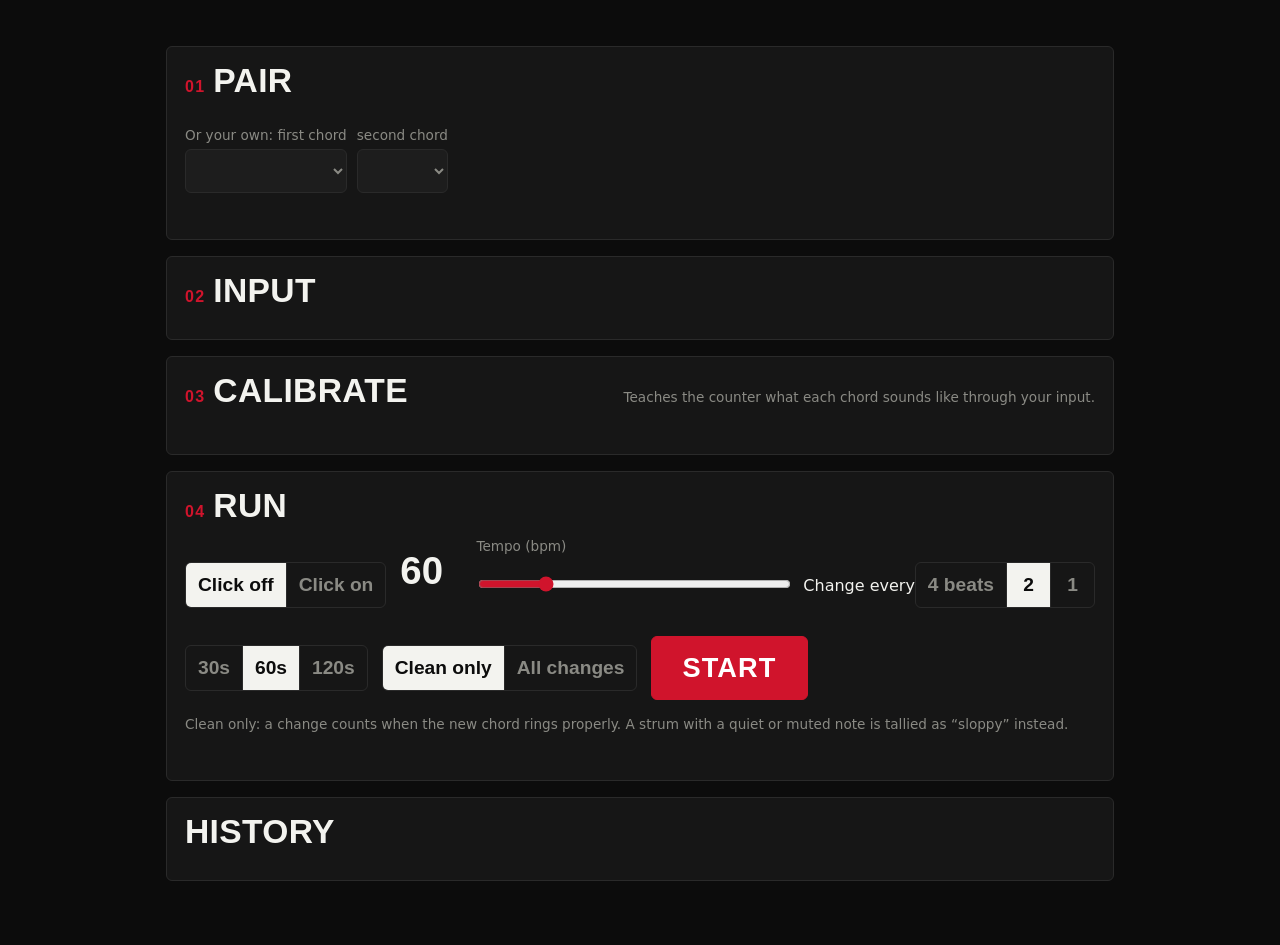
==== commit 63fc5b5f: "Chord changes: optional metronome with count-in, change cue and click notch Co-Authored-By: Claude O" ====
--- a/changes.html
+++ b/changes.html
@@ -47,6 +47,19 @@
 .stage-chords { display: grid; grid-template-columns: 1fr 1fr; gap: 12px; max-width: 360px; width: 100%; margin: 0 auto; }
 @media (max-height: 640px) { .stage-chords { max-width: 240px; } }
 .hint { text-align: center; color: var(--grey); font-size: .85rem; }
+.metro { display: flex; flex-wrap: wrap; gap: 14px; align-items: flex-end; }
+.metro .bpm { display: flex; align-items: center; gap: 12px; flex: 1 1 220px; }
+.metro .bpm b { font: 800 2.4rem/1 var(--f-display); min-width: 3ch; font-variant-numeric: tabular-nums; }
+.metro .bpm .field { flex: 1; }
+.pace b { color: var(--yellow); }
+.beats { display: flex; gap: 10px; justify-content: center; }
+.beats[hidden] { display: none; }
+.beats i { width: 18px; height: 18px; border-radius: 50%; border: 2px solid var(--grey); }
+.beats i.chg { border-color: var(--yellow); }
+.beats i.on { background: var(--ink); border-color: var(--ink); }
+.beats i.chg.on { background: var(--yellow); border-color: var(--yellow); }
+.stage-chords .diagram { border: 2px solid transparent; border-radius: 10px; transition: border-color .08s; }
+.stage-chords .diagram.cue { border-color: var(--red); }
 </style>
 </head>
 <body>
@@ -77,6 +90,19 @@
 
     <section class="panel" aria-labelledby="h-run">
       <header><h2 id="h-run"><span class="step">04</span>Run</h2></header>
+      <div class="metro">
+        <div class="seg" role="group" aria-label="Metronome" id="mon">
+          <button type="button" data-on="0" aria-pressed="true">Click off</button>
+          <button type="button" data-on="1" aria-pressed="false">Click on</button>
+        </div>
+        <div class="bpm" data-metro><b id="bpmv" class="mono">60</b><label class="field">Tempo (bpm)<input type="range" id="bpm" min="40" max="140" step="1" value="60"></label></div>
+        <div class="field" data-metro>Change every<div class="seg" role="group" aria-label="Change every" id="every">
+          <button type="button" data-e="4" aria-pressed="false">4 beats</button>
+          <button type="button" data-e="2" aria-pressed="true">2</button>
+          <button type="button" data-e="1" aria-pressed="false">1</button>
+        </div></div>
+      </div>
+      <p class="small pace" id="pace" data-metro aria-live="polite"></p>
       <div class="run-row">
         <div class="seg durs" role="group" aria-label="Duration" id="durs">
           <button type="button" data-d="30" aria-pressed="false">30s</button>
@@ -112,6 +138,7 @@
     <span class="lab" id="s-lab">get ready</span>
     <span class="tally" id="s-tally"></span>
   </div>
+  <div class="beats" id="s-beats" hidden aria-hidden="true"></div>
   <div class="stage-chords" id="s-chords"></div>
   <p class="hint">Tap the number or press Space to add a change by hand.</p>
 </section>
@@ -272,6 +299,34 @@
     }
   }
 
+  // ----- metronome -----
+  // One click per beat; the change beat (every `every` beats) is accented and the chord to switch to is outlined on stage.
+  // The mic analyser notches the click's pitch while it plays (dsp: notch), so speaker bleed isn't counted as a strum.
+  const clampInt = (v, lo, hi, d) => { v = Math.round(+v); return v >= lo && v <= hi ? v : d; };
+  let metro = F.store.get("metro", false) === true, bpm = clampInt(F.store.get("mbpm", 60), 40, 140, 60), every = [1, 2, 4].includes(+F.store.get("mevery", 2)) ? +F.store.get("mevery", 2) : 2;
+  let actx = null;
+  const audio = () => { if (mic.ctx) return mic.ctx; if (!actx) actx = new (window.AudioContext || window.webkitAudioContext)(); return actx; };
+  function click(c, t, accent) {
+    const o = c.createOscillator(), g = c.createGain();
+    o.frequency.value = D.C.CLICK_HZ; o.type = "sine";
+    g.gain.setValueAtTime(0, t); g.gain.linearRampToValueAtTime(accent ? 0.6 : 0.25, t + 0.0025); g.gain.exponentialRampToValueAtTime(0.001, t + 0.05);
+    o.connect(g); g.connect(c.destination); o.start(t); o.stop(t + 0.06);
+  }
+  function paintMetro() {
+    F.$$("#mon [data-on]").forEach(x => x.setAttribute("aria-pressed", String((x.dataset.on === "1") === metro)));
+    F.$$("#every [data-e]").forEach(x => x.setAttribute("aria-pressed", String(+x.dataset.e === every)));
+    F.$$("[data-metro]").forEach(x => { x.hidden = !metro; });
+    $("#bpm").value = bpm; $("#bpmv").textContent = bpm;
+    const rate = Math.round(bpm / every);
+    $("#pace").innerHTML = `Strum on every click, switch chords on the accent: <b>${rate} changes a minute</b>. ` +
+      (rate >= 30 ? "That's Justin's target pace." : `Justin's target is about 30; ${bpm >= 60 && every > 2 ? "try every 2 beats" : "nudge the tempo up"} when this feels easy.`) +
+      ` The counter ignores the click's pitch, but headphones still help.`;
+  }
+  $("#mon").addEventListener("click", e => { const b = e.target.closest("[data-on]"); if (!b || run) return; metro = b.dataset.on === "1"; F.store.set("metro", metro); paintMetro(); });
+  $("#every").addEventListener("click", e => { const b = e.target.closest("[data-e]"); if (!b || run) return; every = +b.dataset.e; F.store.set("mevery", every); paintMetro(); });
+  $("#bpm").addEventListener("input", () => { if (run) return; bpm = clampInt($("#bpm").value, 40, 140, 60); F.store.set("mbpm", bpm); paintMetro(); });
+  paintMetro();
+
   // ----- run -----
   $("#durs").addEventListener("click", e => { const b = e.target.closest("[data-d]"); if (!b) return; duration = +b.dataset.d; F.$$("#durs [data-d]").forEach(x => x.setAttribute("aria-pressed", String(x === b))); });
   const stage = $("#stage"), pad = $("#pad");
@@ -288,6 +343,13 @@
     }
     F.$$("#s-chords .diagram").forEach(d => d.classList.toggle("live", d.dataset.c === run.current));
   }
+  // Metronome cue: light the current beat; outline the chord that should be ringing now.
+  function paintBeat(k) {
+    const m = run.metro, j = k - 4; // beats 0..3 are the count-in
+    F.$$("#s-beats i").forEach((x, i) => x.classList.toggle("on", i === ((k % 4) + 4) % 4));
+    const cue = j < 0 ? m.pair[0] : m.pair[Math.floor(j / m.every) % 2];
+    F.$$("#s-chords .diagram").forEach(d => d.classList.toggle("cue", d.dataset.c === cue));
+  }
   let flashT;
   function flash(kind) { pad.classList.remove("unclear", "heard", "sloppy"); void pad.offsetWidth; pad.classList.add(kind); clearTimeout(flashT); flashT = setTimeout(() => pad.classList.remove("unclear", "heard", "sloppy"), kind === "heard" ? 250 : 350); }
   function addManual() { if (run && run.phase === "live") { run.manual++; flash("heard"); paintStage(); } }
@@ -309,6 +371,8 @@
     $("#s-timer").textContent = fmtT(duration); $("#s-tally").textContent = ""; $("#s-lab").textContent = "get ready";
     stage.hidden = false; document.body.style.overflow = "hidden"; pad.focus();
     F.wake.on();
+    $("#s-beats").hidden = !metro;
+    if (metro) { startMetro(); return; }
     let n = 3;
     const cd = () => {
       if (!run) return;
@@ -325,9 +389,39 @@
     cd();
   });
 
+  // Count-in of 4 clicks, then the run starts on the next beat; all timing runs on the audio clock.
+  function startMetro() {
+    const c = audio(); c.resume && c.resume();
+    const beat = 60 / bpm, T0 = c.currentTime + 0.3, Ts = T0 + 4 * beat;
+    const m = run.metro = { bpm, every, beat, T0, Ts, c, next: 0, last: -1, pair: run.pair };
+    const nBeats = 4 + Math.ceil(run.dur / beat);
+    $("#s-beats").innerHTML = Array.from({ length: 4 }, (_, i) => `<i class="${every === 1 || i % every === 0 ? "chg" : ""}"></i>`).join("");
+    if (analyzer) analyzer.notch = true;
+    $("#s-count").classList.add("cd"); $("#s-count").textContent = 4; $("#s-lab").textContent = "count-in";
+    run.tick = setInterval(() => {
+      if (!run) return;
+      const now = c.currentTime;
+      while (m.next < nBeats && T0 + m.next * beat < now + 0.12) { const k = m.next++; click(c, T0 + k * beat, k < 4 ? k === 0 : (k - 4) % every === 0); }
+      const k = Math.floor((now - T0) / beat);
+      if (k >= 0 && k !== m.last) { m.last = k; paintBeat(k); if (k < 4) $("#s-count").textContent = 4 - k; }
+      if (run.phase === "count" && now >= Ts) {
+        run.phase = "live"; run.t0 = performance.now() - (now - Ts) * 1000;
+        if (analyzer) analyzer.reset();
+        paintStage();
+      }
+      if (run.phase === "live") {
+        const left = run.dur - (performance.now() - run.t0) / 1000;
+        $("#s-timer").textContent = fmtT(left);
+        if (left <= 0) endRun(true);
+      }
+    }, 25);
+  }
+
   function endRun(done) {
     if (!run) return;
     clearTimeout(run.cdT); clearInterval(run.tick);
+    if (analyzer) analyzer.notch = false;
+    F.$$("#s-chords .diagram").forEach(d => d.classList.remove("cue"));
     const r = run; run = null;
     stage.hidden = true; document.body.style.overflow = ""; F.wake.off();
     if (!done || r.phase !== "live") { $("#start").focus(); return; }
@@ -338,11 +432,13 @@
     const parts = [`${name} · ${total} ${noun}` + (r.manual ? ` (${s.changes} heard + ${r.manual} manual)` : ""),
       analyzer ? `${s.sloppyChanges} sloppy` + (cleanMode ? "" : " (included)") : null,
       clean != null ? `${clean}% clean strums` : null, r.dur !== 60 ? `${r.dur} s` : null,
-      r.generic.length ? `generic ${r.generic.map(CH.label).join(" + ")}` : null].filter(Boolean);
+      r.generic.length ? `generic ${r.generic.map(CH.label).join(" + ")}` : null,
+      r.metro ? `click ${r.metro.bpm} bpm, change every ${r.metro.every}` : null].filter(Boolean);
     const line = parts.join(" · ");
     const copyText = `${name} ${total}${durTxt}`;
     F.history(ex.id).add({ group: name + (cleanMode ? "" : " · all changes") + (r.dur === 60 ? "" : ` · ${r.dur}s`), score: total, heard: s.changes, sloppy: s.sloppyChanges, manual: r.manual, clean, dur: r.dur, mode: r.mode,
-      text: `${total} ${cleanMode ? "clean" : "all"}${s.sloppyChanges ? ` · ${s.sloppyChanges} sloppy` : ""}${clean != null ? ` · ${clean}% clean` : ""}${durTxt}` });
+      bpm: r.metro ? r.metro.bpm : null, every: r.metro ? r.metro.every : null,
+      text: `${total} ${cleanMode ? "clean" : "all"}${s.sloppyChanges ? ` · ${s.sloppyChanges} sloppy` : ""}${clean != null ? ` · ${clean}% clean` : ""}${durTxt}${r.metro ? ` · ${r.metro.bpm} bpm/${r.metro.every}` : ""}` });
     $("#result").innerHTML = `<div class="result" tabindex="-1">
       <p class="eyebrow">Result</p>
       <p class="headline">${esc(name)} · <em>${total}</em> ${noun}</p>
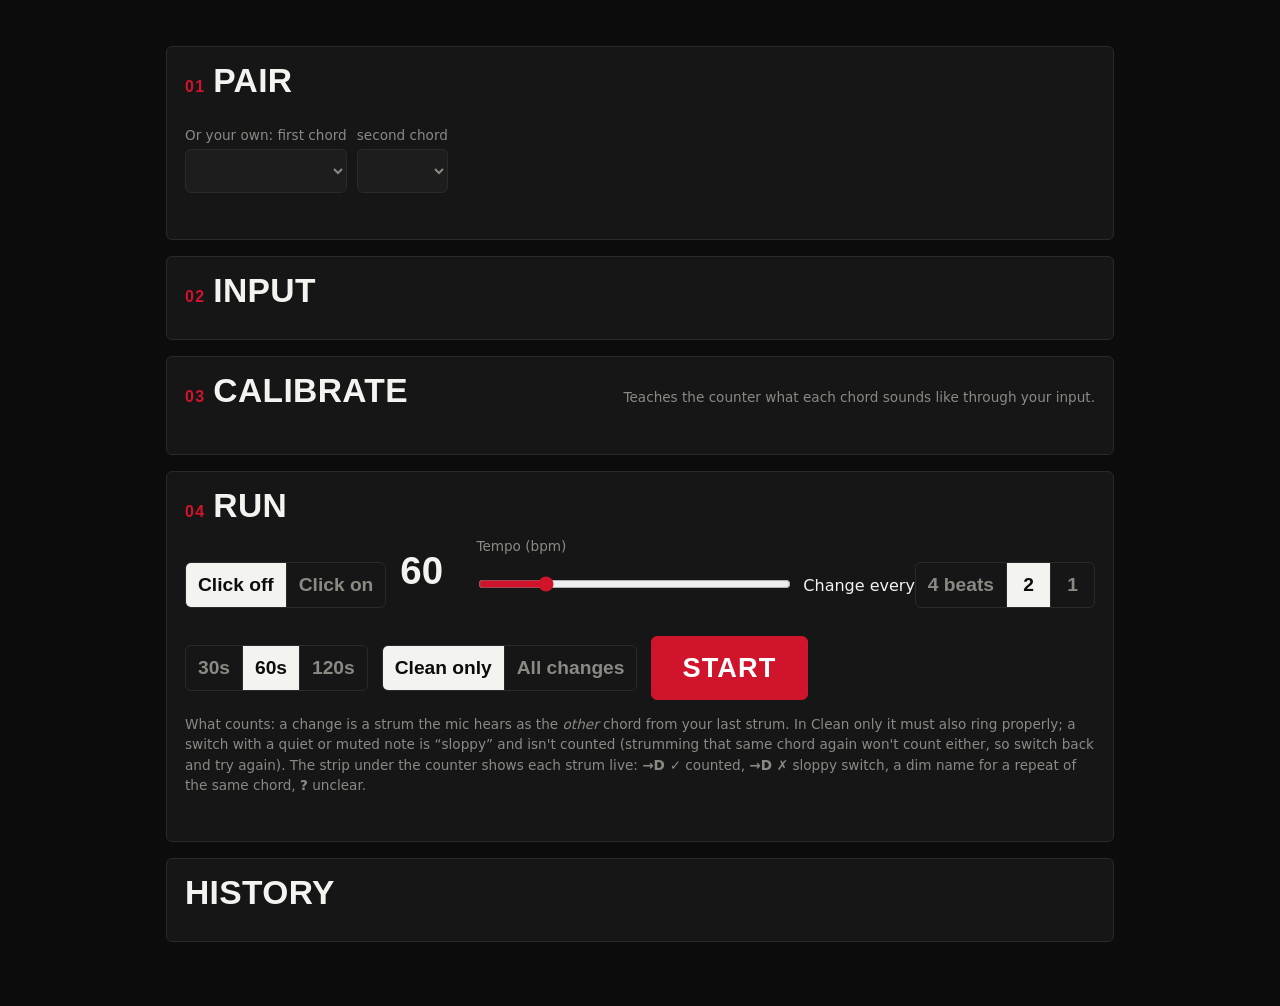
==== commit 5f7517f5: "Chord changes: live strum log, per-chord sloppy breakdown, per-pair history with 30/min target Co-Au" ====
--- a/changes.html
+++ b/changes.html
@@ -60,6 +60,24 @@
 .beats i.chg.on { background: var(--yellow); border-color: var(--yellow); }
 .stage-chords .diagram { border: 2px solid transparent; border-radius: 10px; transition: border-color .08s; }
 .stage-chords .diagram.cue { border-color: var(--red); }
+.hcards { display: grid; grid-template-columns: repeat(auto-fill, minmax(min(100%, 220px), 1fr)); gap: 10px; }
+.hcard { border: 1px solid var(--line); border-radius: var(--r); padding: 12px; display: flex; flex-direction: column; gap: 6px; }
+.hcard.cur { border-color: var(--yellow); }
+.hcard .hbig { display: flex; align-items: baseline; gap: 8px; }
+.hcard .hbig b { font: 800 2.2rem/1 var(--f-display); color: var(--yellow); }
+.hcard svg { width: 100%; height: 28px; }
+.hbar { height: 6px; background: var(--line); border-radius: 3px; overflow: hidden; }
+.hbar i { display: block; height: 100%; background: var(--yellow); }
+#hist .hist-list b { color: var(--ink); }
+.slog { display: flex; gap: 6px; justify-content: center; flex-wrap: wrap; min-height: 30px; font: 600 .95rem/1 var(--f-mono); }
+.slog i { font-style: normal; padding: 6px 8px; border-radius: 6px; border: 1px solid var(--line); color: var(--grey); }
+.slog i.chg { color: var(--black); background: var(--yellow); border-color: var(--yellow); }
+.slog i.bad { color: var(--ink); border-color: var(--red); background: #3a0a12; }
+.slog i.soft { border-style: dashed; }
+.slog i.unc { opacity: .6; }
+.bd { border-collapse: collapse; font: .85rem/1.4 var(--f-mono); margin: 6px 0; width: 100%; max-width: 560px; }
+.bd th, .bd td { text-align: left; padding: 4px 8px 4px 0; border-bottom: 1px solid var(--line); }
+.bd th { color: var(--grey); font-weight: 400; }
 </style>
 </head>
 <body>
@@ -115,7 +133,7 @@
         </div>
         <button type="button" class="btn red big" id="start">Start</button>
       </div>
-      <p class="small muted">Clean only: a change counts when the new chord rings properly. A strum with a quiet or muted note is tallied as “sloppy” instead.</p>
+      <p class="small muted">What counts: a change is a strum the mic hears as the <em>other</em> chord from your last strum. In Clean only it must also ring properly; a switch with a quiet or muted note is “sloppy” and isn't counted (strumming that same chord again won't count either, so switch back and try again). The strip under the counter shows each strum live: <b>→D ✓</b> counted, <b>→D ✗</b> sloppy switch, a dim name for a repeat of the same chord, <b>?</b> unclear.</p>
       <p class="small muted" id="runnote"></p>
       <div id="result"></div>
     </section>
@@ -138,6 +156,7 @@
     <span class="lab" id="s-lab">get ready</span>
     <span class="tally" id="s-tally"></span>
   </div>
+  <div class="slog" id="s-log" aria-hidden="true"></div>
   <div class="beats" id="s-beats" hidden aria-hidden="true"></div>
   <div class="stage-chords" id="s-chords"></div>
   <p class="hint">Tap the number or press Space to add a change by hand.</p>
@@ -293,9 +312,10 @@
     if (run && run.phase === "live") {
       const r = D.classify(ev.chroma, run.templates);
       const q = r.chord ? D.strumQuality(ev.chroma, CH.CHORDS[r.chord], D.C.RUN_CLEAN_MIN) : null;
-      run.counter.push(r.chord, q ? q.ok : true);
+      const prev = run.counter.state.last, counted = run.counter.push(r.chord, q ? q.ok : true);
+      run.log.push({ chord: r.chord, ok: q ? q.ok : null, sw: !!r.chord && prev != null && r.chord !== prev, counted, reason: q && !q.ok ? q.reason : null });
       if (r.chord) { run.current = r.chord; flash(q.ok ? "heard" : "sloppy"); } else flash("unclear");
-      paintStage();
+      paintStage(); paintLog();
     }
   }
 
@@ -365,10 +385,10 @@
     if (run) return;
     calib = null; renderCalib();
     const tp = templates();
-    run = { phase: "count", mode: countMode, counter: D.createChangeCounter({ countSloppy: countMode === "all" }), templates: tp.t, generic: tp.generic, manual: 0, current: null, dur: duration, pair: pair.slice() };
+    run = { phase: "count", mode: countMode, counter: D.createChangeCounter({ countSloppy: countMode === "all" }), templates: tp.t, generic: tp.generic, manual: 0, log: [], current: null, dur: duration, pair: pair.slice() };
     $("#s-pair").textContent = pairName(pair);
     $("#s-chords").innerHTML = pair.map(c => `<div class="diagram" data-c="${esc(c)}">${F.chordSVG(c)}</div>`).join("");
-    $("#s-timer").textContent = fmtT(duration); $("#s-tally").textContent = ""; $("#s-lab").textContent = "get ready";
+    $("#s-timer").textContent = fmtT(duration); $("#s-tally").textContent = ""; $("#s-log").innerHTML = ""; $("#s-lab").textContent = "get ready";
     stage.hidden = false; document.body.style.overflow = "hidden"; pad.focus();
     F.wake.on();
     $("#s-beats").hidden = !metro;
@@ -388,6 +408,26 @@
     };
     cd();
   });
+
+  // Live strum log: the last strums the mic heard, newest last. ✓ = a counted change, ✗ = a switch that rang sloppy.
+  function chipOf(x) {
+    if (!x.chord) return `<i class="unc">?</i>`;
+    const n = esc(CH.label(x.chord));
+    if (x.counted) return `<i class="chg${x.ok === false ? " soft" : ""}">→${n} ✓</i>`;
+    if (x.sw) return `<i class="bad">→${n} ✗</i>`;
+    return `<i class="${x.ok === false ? "soft" : ""}">${n}</i>`;
+  }
+  function paintLog() { if (run) $("#s-log").innerHTML = run.log.slice(-10).map(chipOf).join(""); }
+  // Per target chord: switches into it that counted vs rang sloppy, plus the most common reason a strum of it was sloppy.
+  function breakdown(log, prs) {
+    return prs.map(c => {
+      const into = log.filter(x => x.sw && x.chord === c), bad = log.filter(x => x.chord === c && x.ok === false);
+      const why = {};
+      bad.forEach(x => { const k = x.reason.type === "string" ? `${CH.STRING_NAMES[x.reason.string]} string quiet` : x.reason.type === "note" ? `${x.reason.name} note quiet` : "didn't fully sound like it"; why[k] = (why[k] || 0) + 1; });
+      const top = Object.entries(why).sort((a, b) => b[1] - a[1])[0];
+      return { c, ok: into.filter(x => x.ok).length, sloppy: into.filter(x => x.ok === false).length, strums: log.filter(x => x.chord === c).length, bad: bad.length, top: top ? `${top[0]} (${top[1]}×)` : null };
+    });
+  }
 
   // Count-in of 4 clicks, then the run starts on the next beat; all timing runs on the audio clock.
   function startMetro() {
@@ -435,14 +475,18 @@
       r.generic.length ? `generic ${r.generic.map(CH.label).join(" + ")}` : null,
       r.metro ? `click ${r.metro.bpm} bpm, change every ${r.metro.every}` : null].filter(Boolean);
     const line = parts.join(" · ");
+    const bd = breakdown(r.log, r.pair), worst = bd.filter(b => b.sloppy + b.bad > 0).sort((a, b) => (b.sloppy + b.bad) - (a.sloppy + a.bad))[0];
     const copyText = `${name} ${total}${durTxt}`;
     F.history(ex.id).add({ group: name + (cleanMode ? "" : " · all changes") + (r.dur === 60 ? "" : ` · ${r.dur}s`), score: total, heard: s.changes, sloppy: s.sloppyChanges, manual: r.manual, clean, dur: r.dur, mode: r.mode,
+      into: Object.fromEntries(bd.map(b => [b.c, { ok: b.ok, sloppy: b.sloppy }])),
       bpm: r.metro ? r.metro.bpm : null, every: r.metro ? r.metro.every : null,
       text: `${total} ${cleanMode ? "clean" : "all"}${s.sloppyChanges ? ` · ${s.sloppyChanges} sloppy` : ""}${clean != null ? ` · ${clean}% clean` : ""}${durTxt}${r.metro ? ` · ${r.metro.bpm} bpm/${r.metro.every}` : ""}` });
     $("#result").innerHTML = `<div class="result" tabindex="-1">
       <p class="eyebrow">Result</p>
       <p class="headline">${esc(name)} · <em>${total}</em> ${noun}</p>
       <p class="mono small">${esc(line)}</p>
+      ${bd.some(b => b.strums) ? `<table class="bd"><thead><tr><th>Switching to</th><th>Counted</th><th>Sloppy</th><th>What sounded off</th></tr></thead><tbody>${bd.map(b => `<tr><td>${esc(CH.label(b.c))}</td><td>${b.ok}</td><td>${b.sloppy}</td><td>${b.top ? esc(b.top) : b.strums ? "rang clean" : "not heard"}</td></tr>`).join("")}</tbody></table>
+      ${worst ? `<p class="small">Weak spot: getting to <b>${esc(CH.label(worst.c))}</b>. ${worst.top ? `Mostly ${esc(worst.top.replace(/ \(\d+×\)$/, ""))}: ` : ""}check that finger on its own${checkHref(worst.c) ? ` in <a href="${esc(checkHref(worst.c))}">Chord check</a>` : ""}.</p>` : ""}` : ""}
       <div class="row"><button type="button" class="btn red" data-copy>Copy for Fretlog</button>
         <a class="btn" href="https://claude.ai/artifact/UxnD5gaehyATeUWixntR8b" target="_blank" rel="noopener">Open Fretlog ↗</a>
         <button type="button" class="btn ghost" data-again>Again</button></div>
@@ -454,7 +498,47 @@
     renderHist();
   }
 
-  function renderHist() { F.renderHistory($("#hist"), ex, { fmt: r => String(r.score) }); }
+  // History: one card per pair (current pair first). Headline = best clean one-minute count vs Justin's ~30 target;
+  // all-changes and 30 s bests are secondary. Rows spell out changes vs strum cleanliness, which used to read alike.
+  const TARGET = 30;
+  const recInfo = r => {
+    const g = String(r.group || ""), parts = g.split(" · ");
+    const mode = r.mode === "all" || r.mode === "clean" ? r.mode : (g.includes("all changes") ? "all" : "clean");
+    const dur = Number.isFinite(r.dur) ? r.dur : (/· (\d+)s/.exec(g) ? +/· (\d+)s/.exec(g)[1] : 60);
+    return { pair: parts[0] || "—", mode, dur };
+  };
+  function renderHist() {
+    const el = $("#hist"), h = F.history(ex.id), recs = h.list();
+    if (!recs.length) { el.innerHTML = `<p class="empty">No runs yet. Your results are kept in this browser only.</p>`; return; }
+    const byPair = new Map();
+    recs.forEach(r => { const i = recInfo(r); if (!byPair.has(i.pair)) byPair.set(i.pair, []); byPair.get(i.pair).push(Object.assign({ r }, i)); });
+    const cur = pairName(pair);
+    const order = [...byPair.keys()].sort((a, b) => (b === cur) - (a === cur) || Math.max(...byPair.get(b).map(x => x.r.t || 0)) - Math.max(...byPair.get(a).map(x => x.r.t || 0)));
+    const best = xs => xs.length ? Math.max(...xs.map(x => x.r.score)) : null;
+    const cards = order.map(p => {
+      const xs = byPair.get(p), main = xs.filter(x => x.mode === "clean" && x.dur === 60);
+      const b = best(main), bAll = best(xs.filter(x => x.mode === "all" && x.dur === 60)), b30 = best(xs.filter(x => x.dur === 30));
+      const pct = b == null ? 0 : Math.min(100, Math.round(b / TARGET * 100));
+      const extra = [bAll != null ? `all changes ${bAll}` : null, b30 != null ? `30 s ${b30}` : null].filter(Boolean).join(" · ");
+      return `<div class="hcard${p === cur ? " cur" : ""}">
+        <span class="eyebrow">${esc(p)}</span>
+        <div class="hbig"><b>${b == null ? "—" : b}</b><span class="small muted">/ ${TARGET} clean a minute</span></div>
+        <div class="hbar" role="img" aria-label="${pct}% of the target"><i style="width:${pct}%"></i></div>
+        ${main.length >= 2 ? F.sparkline(main.slice(-20).map(x => x.r.score)) : ""}
+        <span class="small muted">${xs.length} run${xs.length === 1 ? "" : "s"}${extra ? " · " + esc(extra) : ""}</span></div>`;
+    }).join("");
+    const row = r => {
+      const i = recInfo(r), n = [`<b>${r.score}</b> ${i.mode === "all" ? "changes" : "clean changes"}${i.dur !== 60 ? ` in ${i.dur} s` : ""}`];
+      if (Number.isFinite(r.sloppy) && r.sloppy) n.push(`${r.sloppy} sloppy${i.mode === "all" ? " incl." : ""}`);
+      if (Number.isFinite(r.clean)) n.push(`${r.clean}% of strums clean`);
+      if (Number.isFinite(r.bpm)) n.push(`click ${r.bpm}/${r.every}`);
+      return `<li><span>${F.fmtDate(r.t)} · ${esc(i.pair)}</span><span>${n.join(" · ")}</span></li>`;
+    };
+    el.innerHTML = `<div class="hcards">${cards}</div>
+      <ul class="hist-list">${recs.slice(-12).reverse().map(row).join("")}</ul>
+      <div class="row"><button type="button" class="btn ghost sm" data-clear>Clear history</button></div>`;
+    F.inlineConfirm(el.querySelector("[data-clear]"), () => { h.clear(); renderHist(); });
+  }
   window.addEventListener("hashchange", () => { const h = F.exerciseFromHash("changes"); if (h && h.ex.id !== ex.id) location.reload(); else if (h && pairOf(h.extra) && pairOf(h.extra).join() !== pair.join()) { pair = pairOf(h.extra); renderPair(); } });
   renderPair();
 })();
